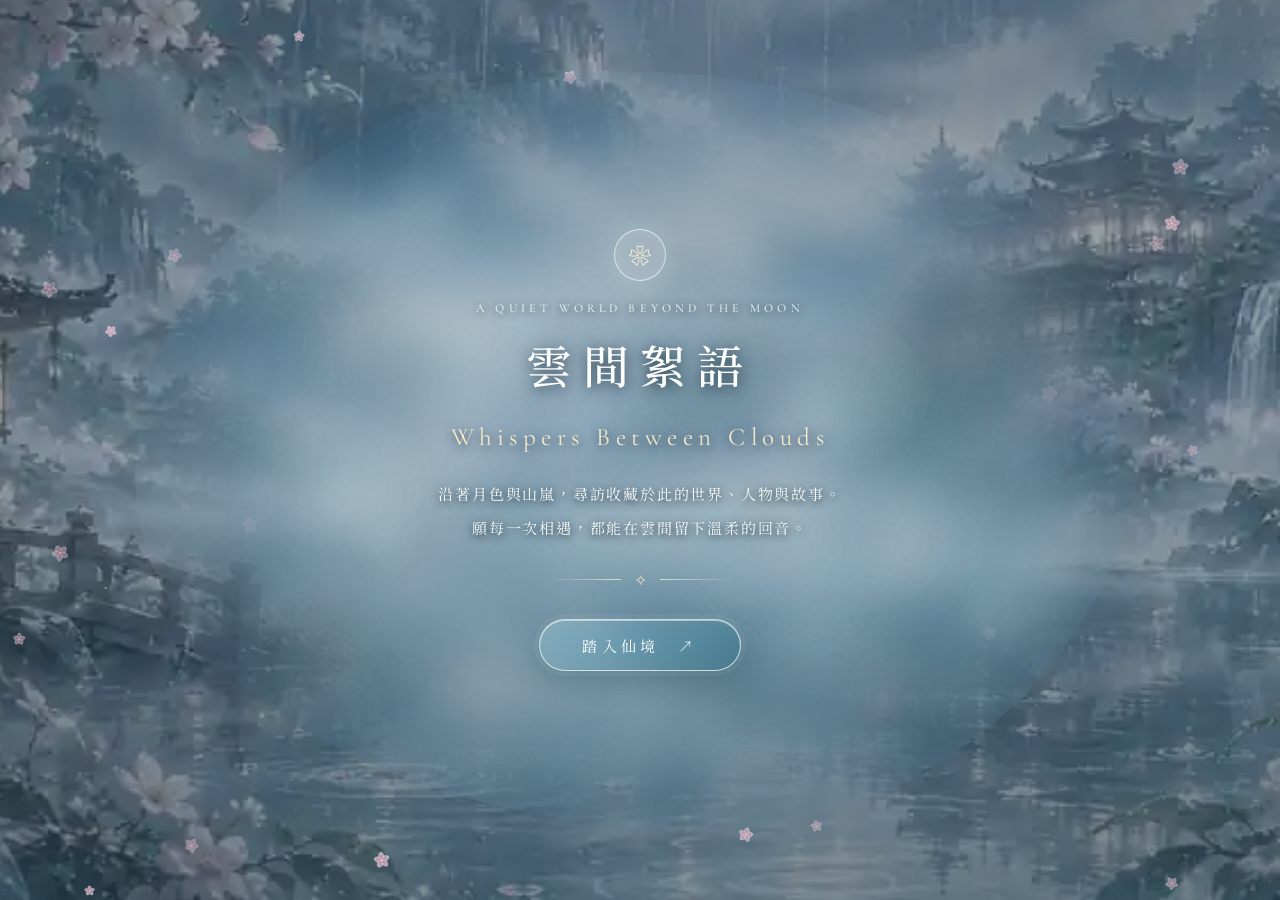
==== moonlit/index.html @ 656dff71 "Restore the working World orb while replacing the damaged image asset" ====
<!doctype html>
<html lang="zh-Hant">
<head>
<meta charset="UTF-8">
<meta name="viewport" content="width=device-width, initial-scale=1, viewport-fit=cover">
<meta name="theme-color" content="#173e50">
<title>雲間絮語｜月相地圖</title>
<link rel="preconnect" href="https://fonts.googleapis.com">
<link rel="preconnect" href="https://fonts.gstatic.com" crossorigin>
<link href="https://fonts.googleapis.com/css2?family=Cormorant+Garamond:wght@300;400;500;600&family=Noto+Serif+TC:wght@400;500;600&display=swap" rel="stylesheet">
<style>
:root{
  --paper:#f8ffff;--gold:#f0dfbd;--serif:'Noto Serif TC','Songti TC','PMingLiU',serif;
  --latin:'Cormorant Garamond',Georgia,serif;
}
*{box-sizing:border-box;-webkit-user-select:none;user-select:none;-webkit-user-drag:none}
html,body{width:100%;height:100%;margin:0}
body{font-family:var(--serif);color:var(--paper);overflow:hidden;background:#183e50}
button,a{font:inherit}
button:focus-visible,a:focus-visible{outline:2px solid #fff4d6;outline-offset:4px}
.scene{position:fixed;inset:0;z-index:0;overflow:hidden;background:#254c5a}
.scene-image{position:absolute;inset:0;width:100%;height:100%;object-fit:cover;object-position:center 54%;transform:scale(1.025);filter:saturate(.9) brightness(.82)}
.scene-shade{position:absolute;inset:0;background:linear-gradient(180deg,rgba(9,34,48,.26),rgba(10,45,57,.10) 45%,rgba(8,33,47,.36)),linear-gradient(90deg,rgba(8,35,47,.20),transparent 45%,rgba(8,35,47,.17))}
#petalFX,#waterFX{position:fixed;inset:0;width:100%;height:100%;pointer-events:none}
#petalFX{z-index:1}
#waterFX{z-index:2;opacity:.92;transition:opacity .9s ease}
body.in-site #waterFX{opacity:0}
.site-header{position:fixed;top:0;left:0;right:0;z-index:4;display:flex;align-items:center;padding:24px clamp(22px,5vw,62px);opacity:0;visibility:hidden;transform:translateY(-12px);transition:opacity .65s,transform .65s,visibility .65s;pointer-events:none}
.site-header.is-visible{opacity:1;visibility:visible;transform:translateY(0)}
.logo{display:flex;align-items:center;gap:12px;color:white;text-decoration:none;text-shadow:0 2px 12px rgba(4,25,37,.8);pointer-events:auto}
.logo-mark{width:43px;height:43px;display:grid;place-items:center;border:1px solid rgba(255,255,255,.62);border-radius:50%;font-size:20px;background:rgba(226,249,244,.10);-webkit-backdrop-filter:blur(12px);backdrop-filter:blur(12px)}
.logo b{display:block;font-size:23px;font-weight:500;letter-spacing:.16em}
.logo small{display:block;margin-top:2px;font:500 10px var(--latin);letter-spacing:.28em;color:#f1e6cd}
.welcome{position:fixed;inset:0;z-index:5;display:grid;place-items:center;padding:28px 22px;opacity:1;visibility:visible;transition:opacity .8s ease,visibility .8s}
.welcome.is-leaving{opacity:0;visibility:hidden;pointer-events:none}
.welcome.is-drawing,.welcome.is-drawing *{-webkit-user-select:none!important;user-select:none!important;-webkit-user-drag:none!important}
.welcome-card{position:relative;width:min(720px,92vw);padding:clamp(44px,7vw,76px) clamp(26px,6vw,72px);text-align:center;isolation:isolate}
.mist-surface{position:absolute;z-index:-1;inset:-82px -145px;border-radius:48% 52% 44% 56% / 54% 44% 56% 46%;
  background:radial-gradient(ellipse at 50% 48%,rgba(223,247,246,.21) 0%,rgba(203,235,235,.14) 43%,rgba(195,232,233,.08) 61%,transparent 79%);
  -webkit-backdrop-filter:blur(23px) saturate(142%);backdrop-filter:blur(23px) saturate(142%);
  -webkit-mask-image:radial-gradient(ellipse at center,#000 42%,rgba(0,0,0,.88) 56%,rgba(0,0,0,.34) 72%,transparent 84%);
  mask-image:radial-gradient(ellipse at center,#000 42%,rgba(0,0,0,.88) 56%,rgba(0,0,0,.34) 72%,transparent 84%);
  filter:drop-shadow(0 0 28px rgba(216,248,245,.12));pointer-events:none;overflow:visible}
.mist-surface:before,.mist-surface:after{content:"";position:absolute;inset:3% 4%;border-radius:inherit;pointer-events:none}
.mist-surface:before{background:radial-gradient(ellipse at 26% 35%,rgba(245,255,253,.18),transparent 34%),radial-gradient(ellipse at 76% 64%,rgba(203,237,237,.16),transparent 38%);filter:blur(20px)}
.mist-surface:after{inset:0;opacity:.075;mix-blend-mode:screen;background-image:url("data:image/svg+xml,%3Csvg viewBox='0 0 180 180' xmlns='http://www.w3.org/2000/svg'%3E%3Cfilter id='n'%3E%3CfeTurbulence type='fractalNoise' baseFrequency='.8' numOctaves='2' stitchTiles='stitch'/%3E%3C/filter%3E%3Crect width='100%25' height='100%25' filter='url(%23n)' opacity='.55'/%3E%3C/svg%3E")}
#mistFX{position:absolute;inset:0;width:100%;height:100%;pointer-events:none}
.welcome-content{position:relative;z-index:2}
.kicker{font:500 12px var(--latin);letter-spacing:.34em;color:#e4f3f0;text-shadow:0 1px 8px rgba(3,25,37,.88)}
.welcome-seal{width:52px;height:52px;margin:0 auto 20px;border:1px solid rgba(255,255,255,.62);border-radius:50%;display:grid;place-items:center;color:#fff4d6;font-size:22px;box-shadow:0 0 28px rgba(211,243,239,.20),inset 0 0 18px rgba(255,255,255,.12);background:rgba(238,255,251,.08);backdrop-filter:blur(10px)}
.welcome h1{margin:16px 0 10px;font-weight:500;letter-spacing:.24em;font-size:clamp(29px,5vw,46px);color:#fff;text-shadow:0 3px 15px rgba(3,24,37,.82)}
.welcome .latin-title{font:400 clamp(19px,3vw,25px) var(--latin);letter-spacing:.22em;color:#f4e8c9;text-shadow:0 2px 12px rgba(3,24,37,.8)}
.welcome-copy{margin:24px auto 0;max-width:490px;font-size:15px;line-height:2.25;letter-spacing:.12em;color:#f6fbfa;text-shadow:0 2px 9px rgba(2,26,39,.92)}
.welcome-rule{display:flex;align-items:center;justify-content:center;gap:13px;margin:24px 0 28px;color:#f1dfb8}
.welcome-rule:before,.welcome-rule:after{content:"";width:74px;height:1px;background:linear-gradient(90deg,transparent,rgba(247,238,209,.78))}
.welcome-rule:after{transform:rotate(180deg)}
.primary{position:relative;min-width:202px;min-height:52px;padding:12px 28px;border:1px solid rgba(232,250,247,.76);border-radius:999px;color:#fff;background:linear-gradient(135deg,rgba(219,247,241,.22),rgba(35,96,110,.34));-webkit-backdrop-filter:blur(14px) saturate(145%);backdrop-filter:blur(14px) saturate(145%);box-shadow:0 0 0 5px rgba(227,250,245,.06),0 10px 30px rgba(3,25,37,.2),inset 0 1px 0 rgba(255,255,255,.48);letter-spacing:.28em;font-size:15px;cursor:pointer;transition:transform .3s,box-shadow .3s,background .3s}
.primary:hover{transform:translateY(-3px);background:linear-gradient(135deg,rgba(236,255,250,.32),rgba(44,120,132,.44));box-shadow:0 0 0 8px rgba(227,250,245,.10),0 0 42px rgba(216,255,250,.28),0 12px 32px rgba(3,25,37,.22)}
.primary:active{transform:translateY(0) scale(.98)}
.home{position:fixed;inset:0;z-index:3;display:flex;flex-direction:column;align-items:center;justify-content:center;padding:110px 24px 68px;opacity:0;visibility:hidden;pointer-events:none;transform:scale(1.015);transition:opacity .85s,transform .85s,visibility .85s;overflow:auto}
.home.is-visible{opacity:1;visibility:visible;pointer-events:auto;transform:scale(1)}
.home-heading{text-align:center;margin:0 auto 22px;max-width:720px;text-shadow:0 2px 13px rgba(3,25,38,.9)}
.home-heading .eyebrow{font:500 12px var(--latin);letter-spacing:.34em;color:#f0e5ca}
.home-heading h2{margin:12px 0 8px;font-size:clamp(28px,4vw,42px);font-weight:500;letter-spacing:.22em;color:#fff}
.home-heading p{font-size:14px;letter-spacing:.14em;color:#f4fbf9}
.orbs{display:flex;gap:clamp(25px,6vw,82px);align-items:flex-start;justify-content:center;flex-wrap:wrap;width:min(920px,100%);margin:12px auto 0}
.orb{display:block;min-width:170px;padding:0 8px 12px;text-align:center;text-decoration:none;color:#fff;text-shadow:0 2px 12px rgba(3,26,39,.9);border-radius:24px;transition:transform .35s,filter .35s}
.orb-visual{position:relative;display:grid;place-items:center;width:clamp(154px,17vw,184px);aspect-ratio:1.09;margin:0 auto 12px;isolation:isolate;animation:orbFloat 7.2s ease-in-out infinite}
.orb:nth-child(2) .orb-visual{animation-delay:-2.4s}
.orb:nth-child(3) .orb-visual{animation-delay:-4.8s}
.bubble{position:relative;z-index:1;width:clamp(104px,11.6vw,128px);aspect-ratio:1;border-radius:50%;display:grid;place-items:center;color:#fff;
  background:radial-gradient(circle at 28% 19%,rgba(255,255,255,.48),rgba(248,255,254,.19) 28%,rgba(225,249,246,.11) 60%,rgba(211,239,235,.07) 100%);
  border:1px solid rgba(247,255,255,.62);-webkit-backdrop-filter:blur(5px) saturate(155%);backdrop-filter:blur(5px) saturate(155%);
  box-shadow:0 0 0 5px rgba(240,255,251,.075),0 0 28px rgba(218,252,249,.22),inset 0 2px 10px rgba(255,255,255,.34),inset 0 -14px 24px rgba(12,52,70,.10);
  transition:transform .45s,box-shadow .45s,background .45s}
.bubble:before{content:"";position:absolute;left:22%;top:14%;width:25%;height:9%;border-radius:50%;background:rgba(255,255,255,.7);filter:blur(5px);transform:rotate(-24deg)}
.bubble:after{content:"";position:absolute;inset:8%;border:1px solid rgba(248,255,255,.19);border-radius:50%;box-shadow:inset 0 0 16px rgba(247,255,255,.08)}
.orb-icon{width:48%;height:48%;position:relative;z-index:2;overflow:visible;filter:drop-shadow(0 1px 8px rgba(255,255,255,.26))}
.orb-icon path,.orb-icon circle{stroke:#fff;stroke-width:1.45;stroke-linecap:round;stroke-linejoin:round;fill:none}
.orb-icon text{fill:#fff;font:400 22px Georgia,serif}
.orb-flora{position:absolute;z-index:2;width:135%;height:135%;object-fit:contain;pointer-events:none;opacity:.92;filter:drop-shadow(0 3px 9px rgba(219,248,246,.2));animation:floraDrift 18s ease-in-out infinite}
.orb:nth-child(2) .orb-flora{animation-delay:-6s}
.orb:nth-child(3) .orb-flora{animation-delay:-12s}
.orb:hover{transform:translateY(-7px);filter:brightness(1.08)}
.orb:hover .bubble{transform:scale(1.055);background:radial-gradient(circle at 28% 19%,rgba(255,255,255,.56),rgba(250,255,254,.24) 28%,rgba(234,251,248,.14) 60%,rgba(218,243,239,.08) 100%);box-shadow:0 0 0 8px rgba(240,255,251,.12),0 0 44px rgba(218,252,249,.42),inset 0 2px 12px rgba(255,255,255,.43),inset 0 -14px 24px rgba(12,52,70,.08)}
.orb:hover .orb-flora{opacity:1;filter:drop-shadow(0 4px 13px rgba(226,252,248,.38))}
.orb b{display:block;font-size:19px;font-weight:500;letter-spacing:.22em;color:#fff}
.orb span.label-en{display:block;margin-top:5px;font:500 14px var(--latin);letter-spacing:.22em;color:#f1e8d3}
.orb:focus-visible{outline:2px solid #fff4d6;outline-offset:5px}
.enter-label{display:flex;align-items:center;gap:15px;margin:30px 0 0;font-size:13px;letter-spacing:.24em;color:#fff;text-shadow:0 2px 10px rgba(0,22,35,.9)}
.enter-label:before,.enter-label:after{content:"";width:50px;height:1px;background:rgba(244,255,250,.7)}
@keyframes orbFloat{0%,100%{transform:translateY(0)}50%{transform:translateY(-7px)}}
@keyframes floraDrift{0%,100%{transform:rotate(-1deg) scale(1)}50%{transform:rotate(1.5deg) scale(1.025)}}
@media(max-width:760px){
  .site-header{padding:16px 17px}
  .logo b{font-size:18px}.logo-mark{width:37px;height:37px}
  .home{justify-content:flex-start;padding:108px 18px 38px}
  .home-heading{margin-bottom:10px}.home-heading h2{font-size:29px}
  .orbs{gap:14px 10px;margin-top:16px}
  .orb{min-width:calc(33.33% - 10px);padding:0 2px 10px}
  .orb-visual{width:min(27vw,165px)}
  .bubble{width:min(20vw,112px)}
  .orb b{font-size:15px;letter-spacing:.12em}
  .orb span.label-en{font-size:12px}
  .orb-flora{width:137%;height:137%}
  .enter-label{margin-top:18px}
}
@media(max-width:420px){
  .home{padding-top:96px}
  .welcome-card{padding:36px 18px}
  .mist-surface{inset:-62px -64px}
  .welcome-copy{font-size:13px}
  .orbs{gap:14px 2px}
  .orb{min-width:31%}
  .orb-visual{width:30vw}
  .bubble{width:21vw}
  .orb b{font-size:14px}
  .orb-flora{width:145%;height:145%}
}
@media(prefers-reduced-motion:reduce){
  *,*:before,*:after{animation:none!important;scroll-behavior:auto!important;transition:none!important}
}
</style>
</head>
<body>
<div class="scene" aria-hidden="true">
  <img class="scene-image" src="assets/images/moonlit-landscape.webp?v=20261115-1" alt="">
  <div class="scene-shade"></div>
</div>
<canvas id="petalFX" aria-hidden="true"></canvas>
<canvas id="waterFX" aria-hidden="true"></canvas>

<header class="site-header" id="siteHeader">
  <a class="logo" href="index.html" aria-label="雲間絮語首頁">
    <span class="logo-mark">月</span><span><b>雲間絮語</b><small>MOONLIT ATLAS</small></span>
  </a>
</header>

<section class="welcome" id="welcome" aria-label="歡迎進入雲間絮語">
  <div class="welcome-card">
    <div class="mist-surface" id="mistSurface" aria-hidden="true"><canvas id="mistFX"></canvas></div>
    <div class="welcome-content">
      <div class="welcome-seal" aria-hidden="true">❀</div>
      <p class="kicker">A QUIET WORLD BEYOND THE MOON</p>
      <h1>雲間絮語</h1>
      <p class="latin-title">Whispers Between Clouds</p>
      <p class="welcome-copy">沿著月色與山嵐，尋訪收藏於此的世界、人物與故事。<br>願每一次相遇，都能在雲間留下溫柔的回音。</p>
      <div class="welcome-rule" aria-hidden="true">✧</div>
      <button class="primary" id="enterButton" type="button">踏入仙境　↗</button>
    </div>
  </div>
</section>

<main class="home" id="home" aria-label="網站主要入口">
  <div class="home-heading">
    <p class="eyebrow">A WORLD OF STORIES</p>
    <h2>雲間絮語</h2>
    <p>循著月色與山嵐，尋訪故事的所在</p>
  </div>
  <nav class="orbs" aria-label="主要入口">
    <a class="orb" href="works.html">
      <span class="orb-visual">
        <span class="bubble" aria-hidden="true">
          <svg class="orb-icon" viewBox="0 0 24 24" aria-hidden="true"><path d="M12 5.4C9.6 3.9 6.7 3.7 3.8 4.2v14c3-.5 5.8-.3 8.2 1.2M12 5.4c2.4-1.5 5.3-1.7 8.2-1.2v14c-3-.5-5.8-.3-8.2 1.2M12 5.4v14"/><path d="M6.7 7.5c1.2-.1 2.3.1 3.3.6M17.3 7.5c-1.2-.1-2.3.1-3.3.6"/></svg>
        </span>
        <img class="orb-flora" src="assets/images/blossom-orbit.webp" alt="">
      </span>
      <b>世界觀</b><span class="label-en">World</span>
    </a>
    <a class="orb" href="profile.html">
      <span class="orb-visual">
        <span class="bubble" aria-hidden="true">
          <svg class="orb-icon" viewBox="0 0 24 24" aria-hidden="true"><circle cx="12" cy="8" r="3.6"/><path d="M4.7 20c.6-4.1 3.2-6.2 7.3-6.2s6.7 2.1 7.3 6.2"/></svg>
        </span>
        <img class="orb-flora" src="assets/images/blossom-orbit.webp" alt="">
      </span>
      <b>個人檔案</b><span class="label-en">Profile</span>
    </a>
    <a class="orb" href="faq.html">
      <span class="orb-visual">
        <span class="bubble" aria-hidden="true">
          <svg class="orb-icon" viewBox="0 0 24 24" aria-hidden="true"><text x="12" y="18.3" text-anchor="middle">?</text></svg>
        </span>
        <img class="orb-flora" src="assets/images/blossom-orbit.webp" alt="">
      </span>
      <b>常見問題</b><span class="label-en">FAQ</span>
    </a>
  </nav>
  <p class="enter-label">選擇一扇門，開始你的旅程</p>
</main>

<script>
(() => {
  const welcome=document.getElementById('welcome');
  const home=document.getElementById('home');
  const header=document.getElementById('siteHeader');
  const enter=document.getElementById('enterButton');
  const reduced=window.matchMedia('(prefers-reduced-motion: reduce)').matches;
  let interactionActive=true;

  function enterSite(){
    if(!interactionActive)return;
    interactionActive=false;
    welcome.classList.add('is-leaving');
    home.classList.add('is-visible');
    header.classList.add('is-visible');
    document.body.classList.add('in-site');
    if(location.hash!=='#home')history.replaceState(null,'','#home');
  }
  enter.addEventListener('click',enterSite);
  if(location.hash==='#home'||location.hash==='#homeWorld'){
    welcome.classList.add('is-leaving');
    home.classList.add('is-visible');
    header.classList.add('is-visible');
    document.body.classList.add('in-site');
    interactionActive=false;
  }

  /* 櫻花：使用有花瓣凹口與圓弧邊的輪廓，不再繪製雨滴或雨絲 */
  const petalCanvas=document.getElementById('petalFX');
  const pctx=petalCanvas.getContext('2d',{alpha:true});
  let W=0,H=0,DPR=1,petals=[],lights=[];
  const rand=(a,b)=>a+Math.random()*(b-a);
  function makePetals(){
    petals=[];
    for(let i=0;i<27;i++)petals.push({
      x:rand(0,W),y:rand(0,H),r:rand(4.8,8.2),vy:rand(.18,.55),vx:rand(-.16,.16),
      sway:rand(.22,.82),phase:rand(0,6.28),angle:rand(0,6.28),spin:rand(-.012,.012),
      alpha:rand(.34,.72),tone:rand(0,1)
    });
    lights=[];
    for(let i=0;i<18;i++)lights.push({x:rand(0,W),y:rand(0,H),r:rand(.6,1.5),phase:rand(0,6.28),speed:rand(.0004,.001)});
  }
  function resizePetals(){
    W=window.innerWidth;H=window.innerHeight;DPR=Math.min(window.devicePixelRatio||1,1.5);
    petalCanvas.width=Math.round(W*DPR);petalCanvas.height=Math.round(H*DPR);
    petalCanvas.style.width=W+'px';petalCanvas.style.height=H+'px';
    pctx.setTransform(DPR,0,0,DPR,0,0);makePetals();
  }
  function drawPetal(p){
    pctx.save();pctx.translate(p.x,p.y);pctx.rotate(p.angle);pctx.globalAlpha=p.alpha;
    for(let n=0;n<5;n++){
      pctx.save();pctx.rotate(n*Math.PI*2/5);
      const fill=pctx.createLinearGradient(0,-p.r*1.08,0,0);
      fill.addColorStop(0,p.tone>.5?'rgba(255,244,247,.96)':'rgba(255,226,237,.96)');
      fill.addColorStop(.68,'rgba(249,190,211,.86)');
      fill.addColorStop(1,'rgba(226,151,185,.58)');
      pctx.fillStyle=fill;pctx.beginPath();pctx.moveTo(0,0);
      pctx.bezierCurveTo(-p.r*.46,-p.r*.18,-p.r*.56,-p.r*.82,0,-p.r*1.08);
      pctx.bezierCurveTo(p.r*.56,-p.r*.82,p.r*.46,-p.r*.18,0,0);
      pctx.fill();pctx.strokeStyle='rgba(255,248,249,.42)';pctx.lineWidth=.45;pctx.stroke();
      pctx.restore();
    }
    pctx.fillStyle='rgba(255,244,211,.92)';pctx.beginPath();pctx.arc(0,0,p.r*.14,0,Math.PI*2);pctx.fill();
    pctx.restore();
  }
  let petalFrame=0,lastPetalFrame=0;
  function animatePetals(t){
    if(reduced)return;
    if(t-lastPetalFrame<28){petalFrame=requestAnimationFrame(animatePetals);return}
    lastPetalFrame=t;pctx.clearRect(0,0,W,H);
    for(const p of petals){
      drawPetal(p);p.y+=p.vy;p.x+=p.vx+Math.sin(t*.00055+p.phase)*p.sway*.12;p.angle+=p.spin;
      if(p.y>H+24){p.y=-rand(18,100);p.x=rand(0,W)}
    }
    for(const l of lights){
      const a=.10+.22*(.5+.5*Math.sin(t*l.speed+l.phase));
      pctx.fillStyle='rgba(255,248,226,'+a+')';pctx.beginPath();pctx.arc(l.x,l.y,l.r,0,Math.PI*2);pctx.fill();
    }
    petalFrame=requestAnimationFrame(animatePetals);
  }
  resizePetals();window.addEventListener('resize',resizePetals,{passive:true});
  if(!reduced)petalFrame=requestAnimationFrame(animatePetals);

  /* 霧面玻璃：先鋪一層柔霧，拖曳時以細筆觸擦開 */
  const mistSurface=document.getElementById('mistSurface');
  const mistCanvas=document.getElementById('mistFX');
  const mctx=mistCanvas.getContext('2d');
  let mistW=0,mistH=0,mistDpr=1;
  function seedMist(){
    const rect=mistSurface.getBoundingClientRect();mistW=rect.width;mistH=rect.height;
    mistDpr=Math.min(window.devicePixelRatio||1,1.5);
    mistCanvas.width=Math.max(1,Math.round(mistW*mistDpr));mistCanvas.height=Math.max(1,Math.round(mistH*mistDpr));
    mistCanvas.style.width=mistW+'px';mistCanvas.style.height=mistH+'px';
    mctx.setTransform(mistDpr,0,0,mistDpr,0,0);mctx.clearRect(0,0,mistW,mistH);
    for(let i=0;i<34;i++){
      const x=rand(0,mistW),y=rand(0,mistH),r=rand(34,116);
      const g=mctx.createRadialGradient(x,y,0,x,y,r);
      g.addColorStop(0,'rgba(231,249,247,'+rand(.035,.10)+')');
      g.addColorStop(.46,'rgba(219,243,242,'+rand(.025,.065)+')');
      g.addColorStop(1,'rgba(219,243,242,0)');
      mctx.fillStyle=g;mctx.beginPath();mctx.arc(x,y,r,0,Math.PI*2);mctx.fill();
    }
  }
  function clearMistLine(a,b){
    const dx=b.x-a.x,dy=b.y-a.y,d=Math.hypot(dx,dy),steps=Math.max(1,Math.ceil(d/4.5));
    mctx.save();mctx.globalCompositeOperation='destination-out';
    for(let i=0;i<=steps;i++){
      const x=a.x+dx*i/steps,y=a.y+dy*i/steps,r=6.2;
      const g=mctx.createRadialGradient(x,y,0,x,y,r);
      g.addColorStop(0,'rgba(0,0,0,.82)');g.addColorStop(.68,'rgba(0,0,0,.55)');g.addColorStop(1,'rgba(0,0,0,0)');
      mctx.fillStyle=g;mctx.beginPath();mctx.arc(x,y,r,0,Math.PI*2);mctx.fill();
    }
    mctx.restore();
  }
  seedMist();window.addEventListener('resize',seedMist,{passive:true});

  /* 手指/滑鼠推動水面：雙高度場的波動方程 + 背景像素折射，只有筆畫造成擾動，不自動生成舊式圓波紋 */
  const waterCanvas=document.getElementById('waterFX');
  const wctx=waterCanvas.getContext('2d',{alpha:true});
  const sceneImage=document.querySelector('.scene-image');
  const sourceCanvas=document.createElement('canvas'),sourceCtx=sourceCanvas.getContext('2d',{willReadFrequently:true});
  const simCanvas=document.createElement('canvas'),simCtx=simCanvas.getContext('2d');
  let simW=0,simH=0,bgData=null,outImage=null,h1=null,h2=null,waterTime=0;
  const damp=.9855,refract=5.5;
  function setupWater(){
    const ww=window.innerWidth,hh=window.innerHeight;
    const dpr=Math.min(window.devicePixelRatio||1,1.5);
    waterCanvas.width=Math.round(ww*dpr);waterCanvas.height=Math.round(hh*dpr);
    waterCanvas.style.width=ww+'px';waterCanvas.style.height=hh+'px';
    wctx.setTransform(dpr,0,0,dpr,0,0);
    simW=Math.min(320,Math.max(150,Math.round(ww/4)));
    simH=Math.max(80,Math.round(simW*hh/ww));
    sourceCanvas.width=simW;sourceCanvas.height=simH;simCanvas.width=simW;simCanvas.height=simH;
    h1=new Float32Array(simW*simH);h2=new Float32Array(simW*simH);
    if(sceneImage.complete&&sceneImage.naturalWidth){
      const scale=Math.max(ww/sceneImage.naturalWidth,hh/sceneImage.naturalHeight)*1.025;
      const sw=ww/scale,sh=hh/scale,sx=(sceneImage.naturalWidth-sw)/2,sy=(sceneImage.naturalHeight-sh)*.54;
      sourceCtx.clearRect(0,0,simW,simH);sourceCtx.filter='saturate(.9) brightness(.82)';
      sourceCtx.drawImage(sceneImage,sx,sy,sw,sh,0,0,simW,simH);sourceCtx.filter='none';
      const shade=sourceCtx.createLinearGradient(0,0,0,simH);
      shade.addColorStop(0,'rgba(9,34,48,.26)');shade.addColorStop(.45,'rgba(10,45,57,.10)');shade.addColorStop(1,'rgba(8,33,47,.36)');
      sourceCtx.fillStyle=shade;sourceCtx.fillRect(0,0,simW,simH);
      bgData=sourceCtx.getImageData(0,0,simW,simH);outImage=simCtx.createImageData(simW,simH);
    }else{bgData=null;outImage=null}
  }
  function poke(cx,cy,strength,radius){
    if(!h1)return;cx|=0;cy|=0;const r2=radius*radius,reach=Math.ceil(radius);
    for(let y=-reach;y<=reach;y++)for(let x=-reach;x<=reach;x++){
      const px=cx+x,py=cy+y;if(px<1||py<1||px>=simW-1||py>=simH-1)continue;
      const f=(x*x+y*y)/r2;if(f>1)continue;
      h1[py*simW+px]+=strength*(.5+.5*Math.cos(Math.PI*Math.sqrt(f)));
    }
  }
  function waterPoint(e){return{x:e.clientX/window.innerWidth*simW,y:e.clientY/window.innerHeight*simH}}
  function stirWater(from,to){
    const dx=to.x-from.x,dy=to.y-from.y,d=Math.hypot(dx,dy);if(d<.65)return;
    const steps=Math.min(9,Math.ceil(d/1.25)),force=Math.min(.48,.13+d*.035);
    for(let i=1;i<=steps;i++)poke(from.x+dx*i/steps,from.y+dy*i/steps,force,1.55);
  }
  function stepWater(){
    waterTime+=.0333;
    for(let y=1;y<simH-1;y++){
      let i=y*simW+1;
      for(let x=1;x<simW-1;x++,i++){
        h2[i]=((h1[i-1]+h1[i+1]+h1[i-simW]+h1[i+simW])*.5-h2[i])*damp;
      }
    }
    const swap=h1;h1=h2;h2=swap;
  }
  function renderWater(){
    if(!bgData||!outImage)return;
    const src=bgData.data,dst=outImage.data;
    for(let y=0;y<simH;y++){
      const yu=y>0?y-1:y,yd=y<simH-1?y+1:y;
      for(let x=0;x<simW;x++){
        const i=y*simW+x,xl=x>0?i-1:i,xr=x<simW-1?i+1:i;
        const gx=h1[xl]-h1[xr],gy=h1[yu*simW+x]-h1[yd*simW+x],mag=Math.abs(gx)+Math.abs(gy),di=i*4;
        if(mag<.0035){dst[di+3]=0;continue}
        let sx=Math.max(0,Math.min(simW-1,Math.round(x+gx*refract)));
        let sy=Math.max(0,Math.min(simH-1,Math.round(y+gy*refract)));
        const si=(sy*simW+sx)*4,shine=Math.max(-24,Math.min(24,gy*26));
        dst[di]=Math.max(0,Math.min(255,src[si]+shine));
        dst[di+1]=Math.max(0,Math.min(255,src[si+1]+shine));
        dst[di+2]=Math.max(0,Math.min(255,src[si+2]+shine*1.18));
        dst[di+3]=Math.max(0,Math.min(150,Math.round(mag*520)));
      }
    }
    simCtx.putImageData(outImage,0,0);wctx.clearRect(0,0,window.innerWidth,window.innerHeight);
    wctx.imageSmoothingEnabled=true;wctx.drawImage(simCanvas,0,0,window.innerWidth,window.innerHeight);
  }
  let drawing=false,lastPoint=null;
  function localMistPoint(e){const r=mistSurface.getBoundingClientRect();return{x:e.clientX-r.left,y:e.clientY-r.top}}
  welcome.addEventListener('pointerdown',e=>{
    /* 文字與按鈕只負責閱讀/點擊；只有玻璃留白區才啟動擦霧和水面筆畫 */
    if(!interactionActive||reduced||e.button!==0||e.target.closest('.welcome-content'))return;
    e.preventDefault();
    drawing=true;lastPoint=waterPoint(e);
    poke(lastPoint.x,lastPoint.y,.9,1.8);
    const m=localMistPoint(e);clearMistLine(m,m);
    try{welcome.setPointerCapture(e.pointerId)}catch(_){}
    welcome.classList.add('is-drawing');
  });
  welcome.addEventListener('pointermove',e=>{
    if(!drawing||!interactionActive)return;
    const next=waterPoint(e);stirWater(lastPoint,next);lastPoint=next;
    const m=localMistPoint(e);clearMistLine(mistLast,m);
    mistLast=m;
  });
  let mistLast={x:0,y:0};
  welcome.addEventListener('pointerdown',e=>{if(drawing)mistLast=localMistPoint(e)});
  function stopDrawing(){drawing=false;lastPoint=null;welcome.classList.remove('is-drawing')}
  welcome.addEventListener('pointerup',stopDrawing);welcome.addEventListener('pointercancel',stopDrawing);welcome.addEventListener('lostpointercapture',stopDrawing);window.addEventListener('blur',stopDrawing);
  setupWater();sceneImage.addEventListener('load',setupWater,{once:true});window.addEventListener('resize',setupWater,{passive:true});
  if(!reduced){
    let last=0,acc=0;
    function waterLoop(t){
      if(!interactionActive)return;
      requestAnimationFrame(waterLoop);
      const dt=Math.min(.05,(t-last)/1000||.016);last=t;acc+=dt;
      let n=0;while(acc>=1/30&&n<2){stepWater();acc-=1/30;n++}
      renderWater();
    }
    requestAnimationFrame(waterLoop);
  }
})();
</script>
</body>
</html>
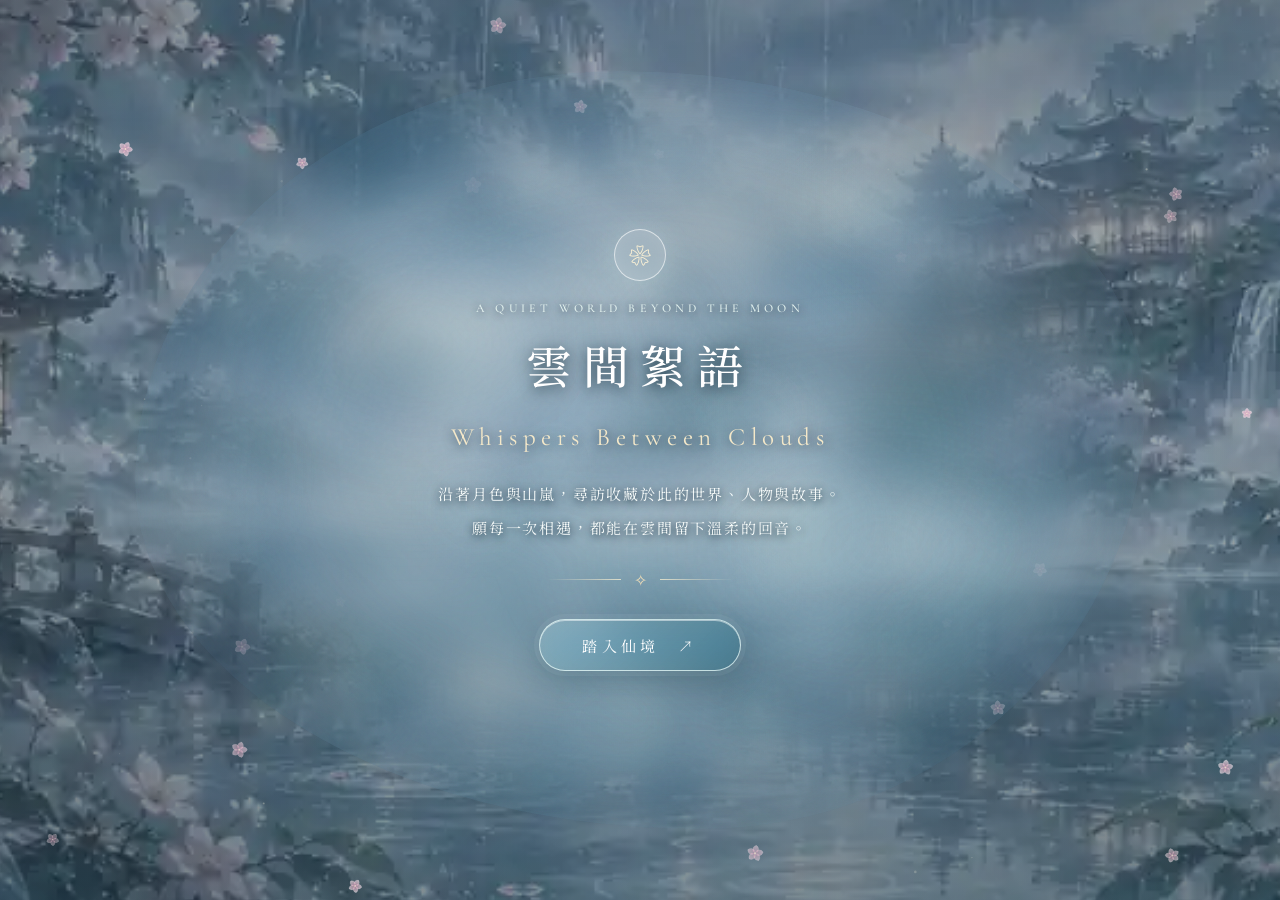
==== commit 551f498a: "Use three distinct entrance illustrations and refresh assets" ====
--- a/moonlit/index.html
+++ b/moonlit/index.html
@@ -75,10 +75,10 @@
   transition:transform .45s,box-shadow .45s,background .45s}
 .bubble:before{content:"";position:absolute;left:22%;top:14%;width:25%;height:9%;border-radius:50%;background:rgba(255,255,255,.7);filter:blur(5px);transform:rotate(-24deg)}
 .bubble:after{content:"";position:absolute;inset:8%;border:1px solid rgba(248,255,255,.19);border-radius:50%;box-shadow:inset 0 0 16px rgba(247,255,255,.08)}
-.orb-icon{width:48%;height:48%;position:relative;z-index:2;overflow:visible;filter:drop-shadow(0 1px 8px rgba(255,255,255,.26))}
+.orb-icon{display:none;width:48%;height:48%;position:relative;z-index:2;overflow:visible;filter:drop-shadow(0 1px 8px rgba(255,255,255,.26))}
 .orb-icon path,.orb-icon circle{stroke:#fff;stroke-width:1.45;stroke-linecap:round;stroke-linejoin:round;fill:none}
 .orb-icon text{fill:#fff;font:400 22px Georgia,serif}
-.orb-flora{position:absolute;z-index:2;width:135%;height:135%;object-fit:contain;pointer-events:none;opacity:.92;filter:drop-shadow(0 3px 9px rgba(219,248,246,.2));animation:floraDrift 18s ease-in-out infinite}
+.orb-flora{position:absolute;z-index:2;width:100%;height:100%;object-fit:contain;pointer-events:none;opacity:.92;filter:drop-shadow(0 3px 9px rgba(219,248,246,.2));animation:floraDrift 18s ease-in-out infinite}
 .orb:nth-child(2) .orb-flora{animation-delay:-6s}
 .orb:nth-child(3) .orb-flora{animation-delay:-12s}
 .orb:hover{transform:translateY(-7px);filter:brightness(1.08)}
@@ -102,7 +102,7 @@
   .bubble{width:min(20vw,112px)}
   .orb b{font-size:15px;letter-spacing:.12em}
   .orb span.label-en{font-size:12px}
-  .orb-flora{width:137%;height:137%}
+  .orb-flora{width:100%;height:100%}
   .enter-label{margin-top:18px}
 }
 @media(max-width:420px){
@@ -115,7 +115,7 @@
   .orb-visual{width:30vw}
   .bubble{width:21vw}
   .orb b{font-size:14px}
-  .orb-flora{width:145%;height:145%}
+  .orb-flora{width:100%;height:100%}
 }
 @media(prefers-reduced-motion:reduce){
   *,*:before,*:after{animation:none!important;scroll-behavior:auto!important;transition:none!important}
@@ -124,7 +124,7 @@
 </head>
 <body>
 <div class="scene" aria-hidden="true">
-  <img class="scene-image" src="assets/images/moonlit-landscape.webp?v=20261115-1" alt="">
+  <img class="scene-image" src="assets/images/moonlit-landscape.webp?v=20261124-1" alt="">
   <div class="scene-shade"></div>
 </div>
 <canvas id="petalFX" aria-hidden="true"></canvas>
@@ -163,7 +163,7 @@
         <span class="bubble" aria-hidden="true">
           <svg class="orb-icon" viewBox="0 0 24 24" aria-hidden="true"><path d="M12 5.4C9.6 3.9 6.7 3.7 3.8 4.2v14c3-.5 5.8-.3 8.2 1.2M12 5.4c2.4-1.5 5.3-1.7 8.2-1.2v14c-3-.5-5.8-.3-8.2 1.2M12 5.4v14"/><path d="M6.7 7.5c1.2-.1 2.3.1 3.3.6M17.3 7.5c-1.2-.1-2.3.1-3.3.6"/></svg>
         </span>
-        <img class="orb-flora" src="assets/images/blossom-orbit.webp" alt="">
+        <img class="orb-flora" src="assets/images/orb-world.svg?v=20261124-1" alt="">
       </span>
       <b>世界觀</b><span class="label-en">World</span>
     </a>
@@ -172,7 +172,7 @@
         <span class="bubble" aria-hidden="true">
           <svg class="orb-icon" viewBox="0 0 24 24" aria-hidden="true"><circle cx="12" cy="8" r="3.6"/><path d="M4.7 20c.6-4.1 3.2-6.2 7.3-6.2s6.7 2.1 7.3 6.2"/></svg>
         </span>
-        <img class="orb-flora" src="assets/images/blossom-orbit.webp" alt="">
+        <img class="orb-flora" src="assets/images/orb-profile.svg?v=20261124-1" alt="">
       </span>
       <b>個人檔案</b><span class="label-en">Profile</span>
     </a>
@@ -181,7 +181,7 @@
         <span class="bubble" aria-hidden="true">
           <svg class="orb-icon" viewBox="0 0 24 24" aria-hidden="true"><text x="12" y="18.3" text-anchor="middle">?</text></svg>
         </span>
-        <img class="orb-flora" src="assets/images/blossom-orbit.webp" alt="">
+        <img class="orb-flora" src="assets/images/orb-faq.svg?v=20261124-1" alt="">
       </span>
       <b>常見問題</b><span class="label-en">FAQ</span>
     </a>
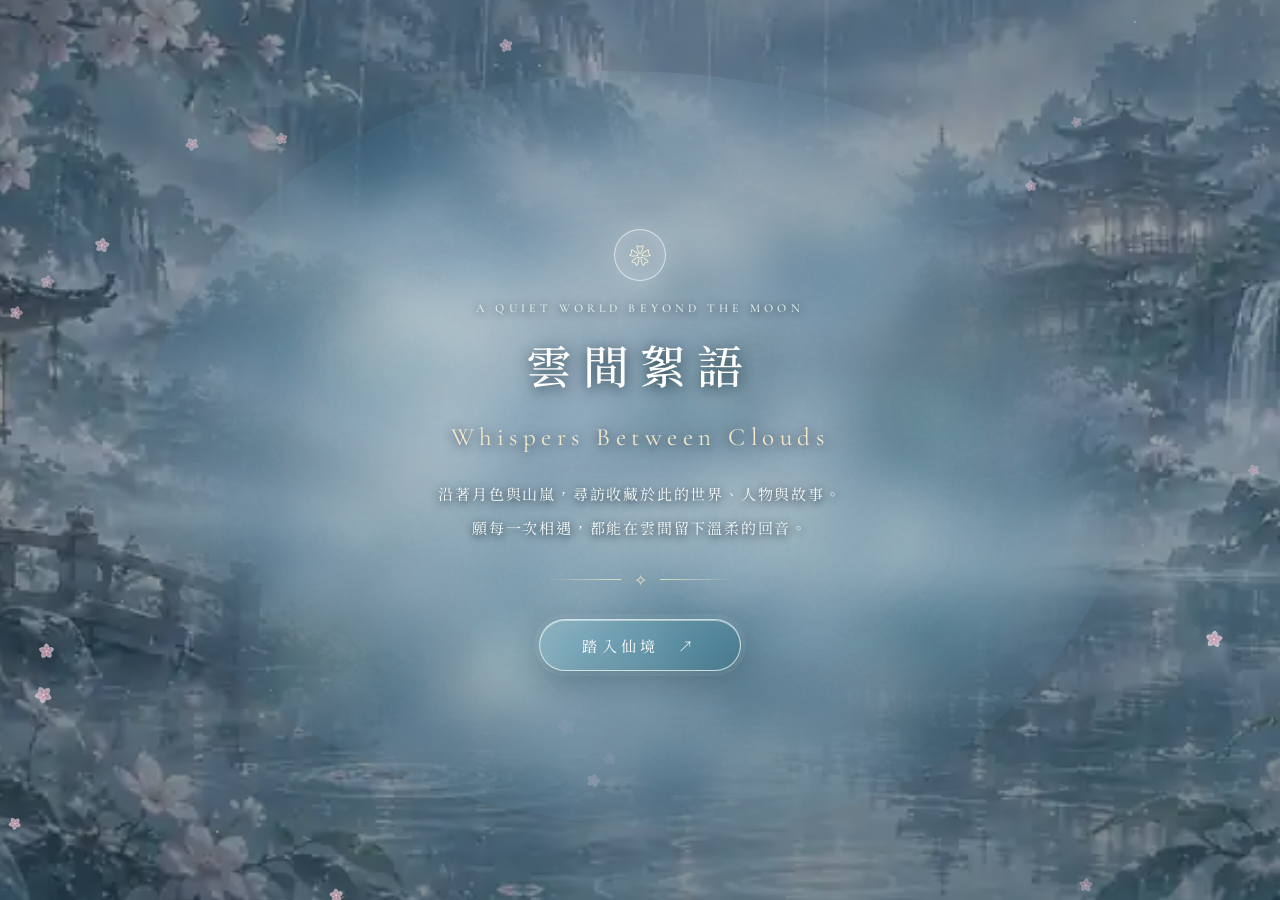
==== commit 381e9fff: "Replace only world entrance with supplied artwork and hover motion" ====
--- a/moonlit/index.html
+++ b/moonlit/index.html
@@ -78,12 +78,12 @@
 .orb-icon{display:none;width:48%;height:48%;position:relative;z-index:2;overflow:visible;filter:drop-shadow(0 1px 8px rgba(255,255,255,.26))}
 .orb-icon path,.orb-icon circle{stroke:#fff;stroke-width:1.45;stroke-linecap:round;stroke-linejoin:round;fill:none}
 .orb-icon text{fill:#fff;font:400 22px Georgia,serif}
-.orb-flora{position:absolute;z-index:2;width:100%;height:100%;object-fit:contain;pointer-events:none;opacity:.92;filter:drop-shadow(0 3px 9px rgba(219,248,246,.2));animation:floraDrift 18s ease-in-out infinite}
+.orb-flora{position:absolute;z-index:2;width:135%;height:135%;object-fit:contain;pointer-events:none;opacity:.92;filter:drop-shadow(0 3px 9px rgba(219,248,246,.2));animation:none;transition:filter .35s,opacity .35s}
 .orb:nth-child(2) .orb-flora{animation-delay:-6s}
 .orb:nth-child(3) .orb-flora{animation-delay:-12s}
 .orb:hover{transform:translateY(-7px);filter:brightness(1.08)}
 .orb:hover .bubble{transform:scale(1.055);background:radial-gradient(circle at 28% 19%,rgba(255,255,255,.56),rgba(250,255,254,.24) 28%,rgba(234,251,248,.14) 60%,rgba(218,243,239,.08) 100%);box-shadow:0 0 0 8px rgba(240,255,251,.12),0 0 44px rgba(218,252,249,.42),inset 0 2px 12px rgba(255,255,255,.43),inset 0 -14px 24px rgba(12,52,70,.08)}
-.orb:hover .orb-flora{opacity:1;filter:drop-shadow(0 4px 13px rgba(226,252,248,.38))}
+.orb:hover .orb-flora{opacity:1;filter:drop-shadow(0 4px 13px rgba(226,252,248,.38));animation:floraDrift 1.8s ease-in-out infinite}
 .orb b{display:block;font-size:19px;font-weight:500;letter-spacing:.22em;color:#fff}
 .orb span.label-en{display:block;margin-top:5px;font:500 14px var(--latin);letter-spacing:.22em;color:#f1e8d3}
 .orb:focus-visible{outline:2px solid #fff4d6;outline-offset:5px}
@@ -102,7 +102,7 @@
   .bubble{width:min(20vw,112px)}
   .orb b{font-size:15px;letter-spacing:.12em}
   .orb span.label-en{font-size:12px}
-  .orb-flora{width:100%;height:100%}
+  .orb-flora{width:137%;height:137%}
   .enter-label{margin-top:18px}
 }
 @media(max-width:420px){
@@ -115,7 +115,7 @@
   .orb-visual{width:30vw}
   .bubble{width:21vw}
   .orb b{font-size:14px}
-  .orb-flora{width:100%;height:100%}
+  .orb-flora{width:145%;height:145%}
 }
 @media(prefers-reduced-motion:reduce){
   *,*:before,*:after{animation:none!important;scroll-behavior:auto!important;transition:none!important}
@@ -163,7 +163,7 @@
         <span class="bubble" aria-hidden="true">
           <svg class="orb-icon" viewBox="0 0 24 24" aria-hidden="true"><path d="M12 5.4C9.6 3.9 6.7 3.7 3.8 4.2v14c3-.5 5.8-.3 8.2 1.2M12 5.4c2.4-1.5 5.3-1.7 8.2-1.2v14c-3-.5-5.8-.3-8.2 1.2M12 5.4v14"/><path d="M6.7 7.5c1.2-.1 2.3.1 3.3.6M17.3 7.5c-1.2-.1-2.3.1-3.3.6"/></svg>
         </span>
-        <img class="orb-flora" src="assets/images/orb-world.svg?v=20261124-1" alt="">
+        <img class="orb-flora" src="assets/images/world-book-bubble.svg?v=20261124-2" alt="">
       </span>
       <b>世界觀</b><span class="label-en">World</span>
     </a>
@@ -172,7 +172,7 @@
         <span class="bubble" aria-hidden="true">
           <svg class="orb-icon" viewBox="0 0 24 24" aria-hidden="true"><circle cx="12" cy="8" r="3.6"/><path d="M4.7 20c.6-4.1 3.2-6.2 7.3-6.2s6.7 2.1 7.3 6.2"/></svg>
         </span>
-        <img class="orb-flora" src="assets/images/orb-profile.svg?v=20261124-1" alt="">
+        <img class="orb-flora" src="assets/images/blossom-orbit.webp" alt="">
       </span>
       <b>個人檔案</b><span class="label-en">Profile</span>
     </a>
@@ -181,7 +181,7 @@
         <span class="bubble" aria-hidden="true">
           <svg class="orb-icon" viewBox="0 0 24 24" aria-hidden="true"><text x="12" y="18.3" text-anchor="middle">?</text></svg>
         </span>
-        <img class="orb-flora" src="assets/images/orb-faq.svg?v=20261124-1" alt="">
+        <img class="orb-flora" src="assets/images/blossom-orbit.webp" alt="">
       </span>
       <b>常見問題</b><span class="label-en">FAQ</span>
     </a>
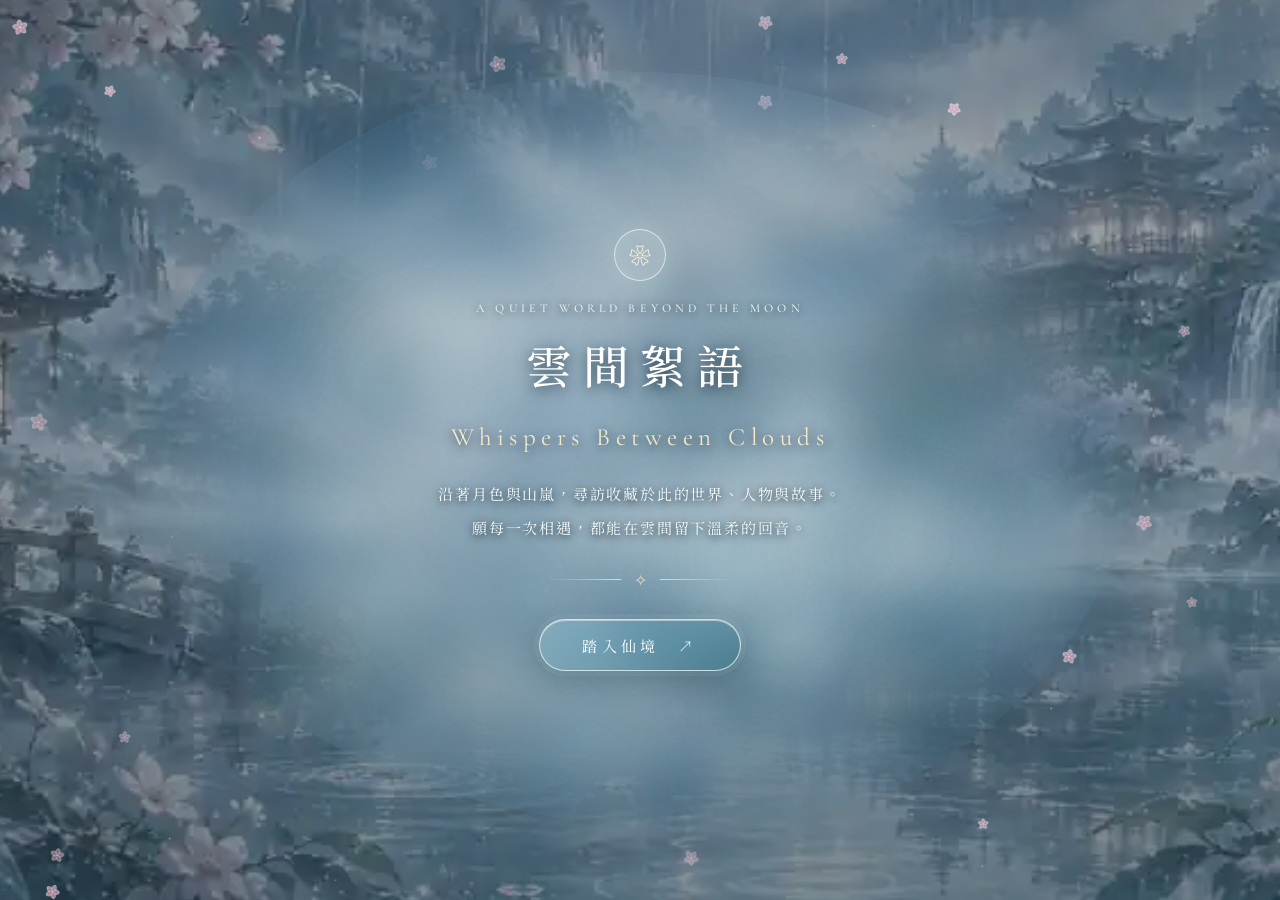
==== commit cda6c7af: "Scope hover-only motion to world button" ====
--- a/moonlit/index.html
+++ b/moonlit/index.html
@@ -78,12 +78,14 @@
 .orb-icon{display:none;width:48%;height:48%;position:relative;z-index:2;overflow:visible;filter:drop-shadow(0 1px 8px rgba(255,255,255,.26))}
 .orb-icon path,.orb-icon circle{stroke:#fff;stroke-width:1.45;stroke-linecap:round;stroke-linejoin:round;fill:none}
 .orb-icon text{fill:#fff;font:400 22px Georgia,serif}
-.orb-flora{position:absolute;z-index:2;width:135%;height:135%;object-fit:contain;pointer-events:none;opacity:.92;filter:drop-shadow(0 3px 9px rgba(219,248,246,.2));animation:none;transition:filter .35s,opacity .35s}
+.orb-flora{position:absolute;z-index:2;width:135%;height:135%;object-fit:contain;pointer-events:none;opacity:.92;filter:drop-shadow(0 3px 9px rgba(219,248,246,.2));animation:floraDrift 18s ease-in-out infinite;transition:filter .35s,opacity .35s}
 .orb:nth-child(2) .orb-flora{animation-delay:-6s}
 .orb:nth-child(3) .orb-flora{animation-delay:-12s}
+ .orb:first-child .orb-flora{animation:none}
 .orb:hover{transform:translateY(-7px);filter:brightness(1.08)}
 .orb:hover .bubble{transform:scale(1.055);background:radial-gradient(circle at 28% 19%,rgba(255,255,255,.56),rgba(250,255,254,.24) 28%,rgba(234,251,248,.14) 60%,rgba(218,243,239,.08) 100%);box-shadow:0 0 0 8px rgba(240,255,251,.12),0 0 44px rgba(218,252,249,.42),inset 0 2px 12px rgba(255,255,255,.43),inset 0 -14px 24px rgba(12,52,70,.08)}
-.orb:hover .orb-flora{opacity:1;filter:drop-shadow(0 4px 13px rgba(226,252,248,.38));animation:floraDrift 1.8s ease-in-out infinite}
+.orb:hover .orb-flora{opacity:1;filter:drop-shadow(0 4px 13px rgba(226,252,248,.38))}
+ .orb:first-child:hover .orb-flora{animation:floraDrift 1.8s ease-in-out infinite}
 .orb b{display:block;font-size:19px;font-weight:500;letter-spacing:.22em;color:#fff}
 .orb span.label-en{display:block;margin-top:5px;font:500 14px var(--latin);letter-spacing:.22em;color:#f1e8d3}
 .orb:focus-visible{outline:2px solid #fff4d6;outline-offset:5px}
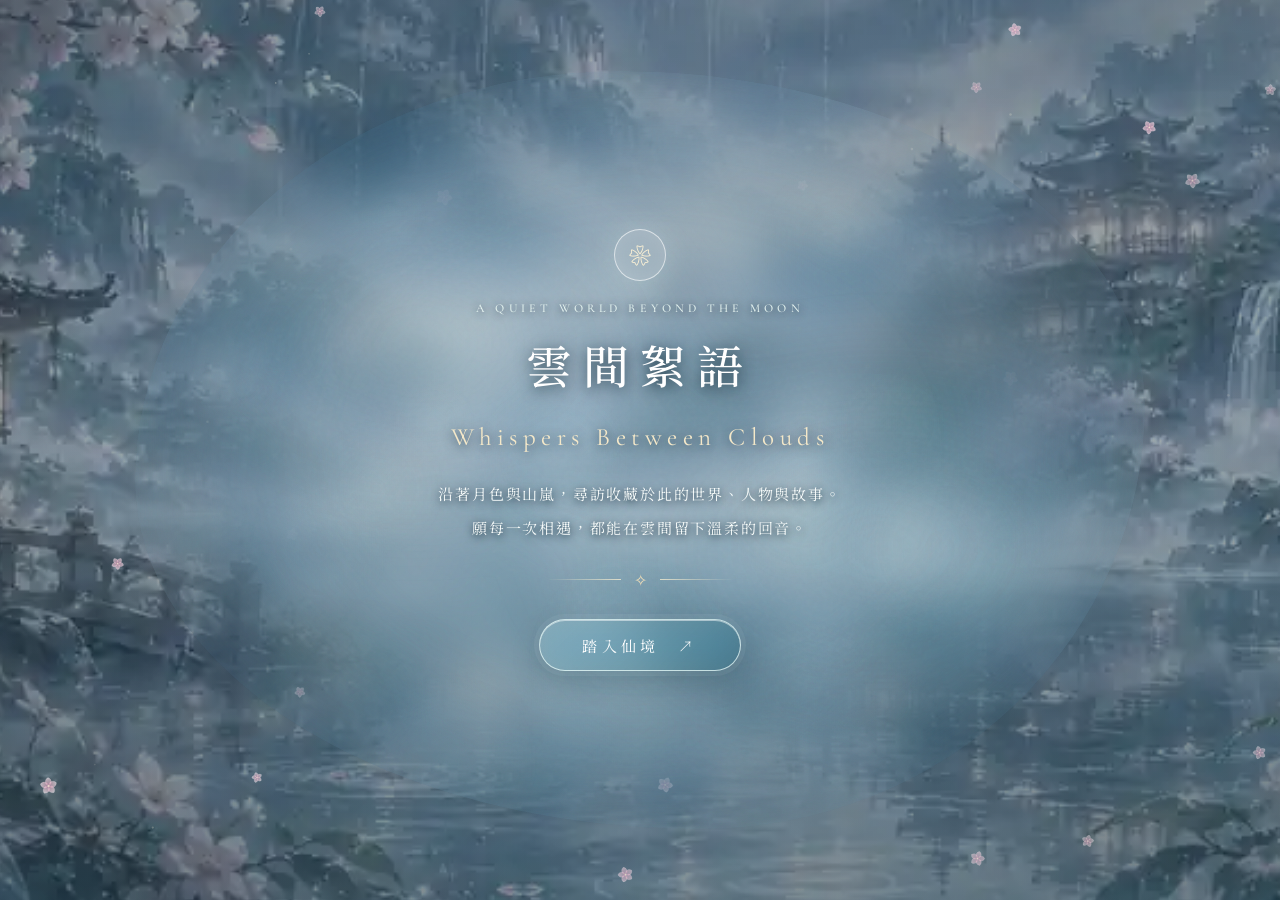
==== commit 04f2590a: "Keep world button still until hover" ====
--- a/moonlit/index.html
+++ b/moonlit/index.html
@@ -68,6 +68,7 @@
 .orb-visual{position:relative;display:grid;place-items:center;width:clamp(154px,17vw,184px);aspect-ratio:1.09;margin:0 auto 12px;isolation:isolate;animation:orbFloat 7.2s ease-in-out infinite}
 .orb:nth-child(2) .orb-visual{animation-delay:-2.4s}
 .orb:nth-child(3) .orb-visual{animation-delay:-4.8s}
+ .orb:first-child .orb-visual{animation:none}
 .bubble{position:relative;z-index:1;width:clamp(104px,11.6vw,128px);aspect-ratio:1;border-radius:50%;display:grid;place-items:center;color:#fff;
   background:radial-gradient(circle at 28% 19%,rgba(255,255,255,.48),rgba(248,255,254,.19) 28%,rgba(225,249,246,.11) 60%,rgba(211,239,235,.07) 100%);
   border:1px solid rgba(247,255,255,.62);-webkit-backdrop-filter:blur(5px) saturate(155%);backdrop-filter:blur(5px) saturate(155%);
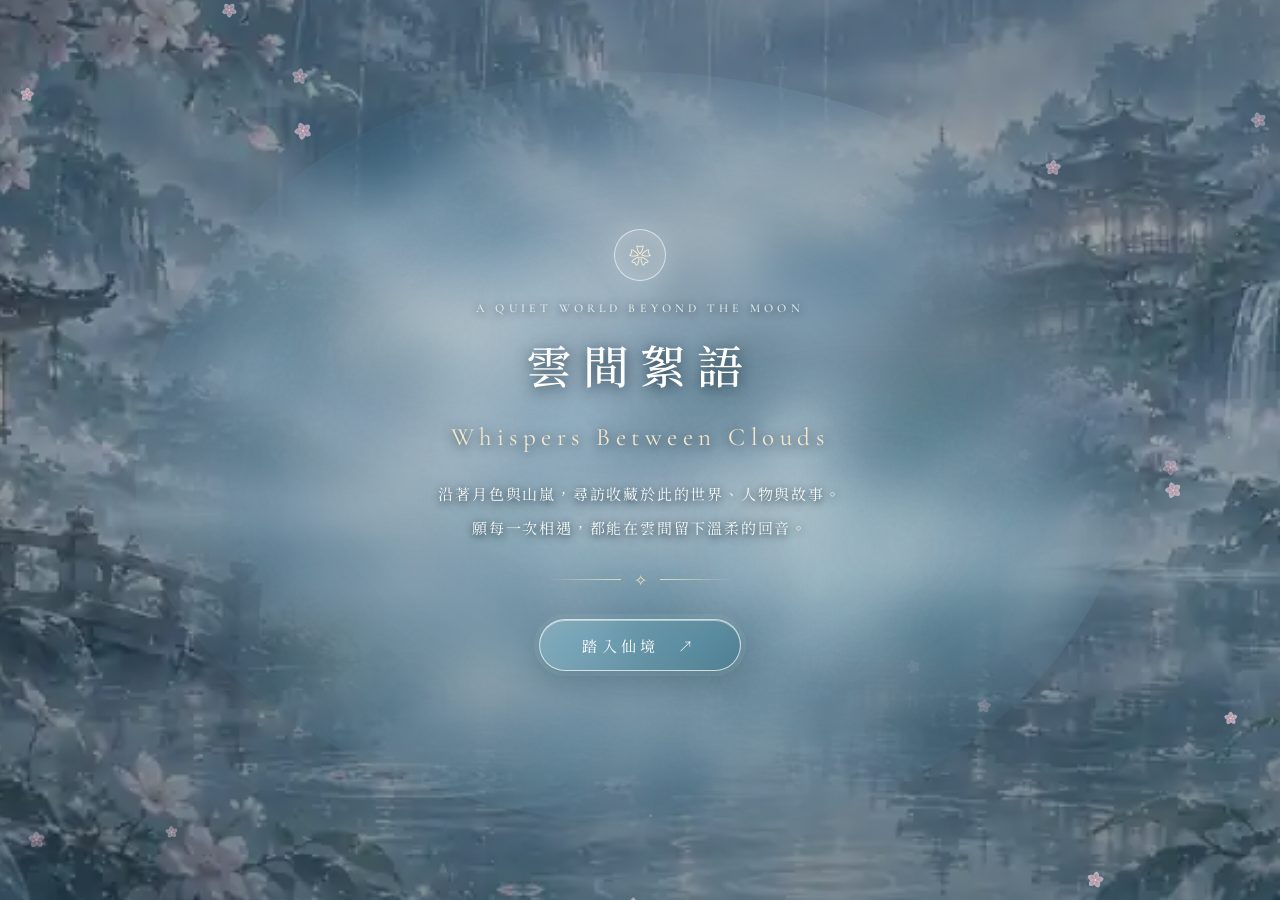
==== commit ddb18046: "Fix broken world button artwork asset reference" ====
--- a/moonlit/index.html
+++ b/moonlit/index.html
@@ -166,7 +166,7 @@
         <span class="bubble" aria-hidden="true">
           <svg class="orb-icon" viewBox="0 0 24 24" aria-hidden="true"><path d="M12 5.4C9.6 3.9 6.7 3.7 3.8 4.2v14c3-.5 5.8-.3 8.2 1.2M12 5.4c2.4-1.5 5.3-1.7 8.2-1.2v14c-3-.5-5.8-.3-8.2 1.2M12 5.4v14"/><path d="M6.7 7.5c1.2-.1 2.3.1 3.3.6M17.3 7.5c-1.2-.1-2.3.1-3.3.6"/></svg>
         </span>
-        <img class="orb-flora" src="assets/images/world-book-bubble.svg?v=20261124-2" alt="">
+        <img class="orb-flora" src="assets/images/orb-world-book.webp?v=20261124-3" alt="">
       </span>
       <b>世界觀</b><span class="label-en">World</span>
     </a>
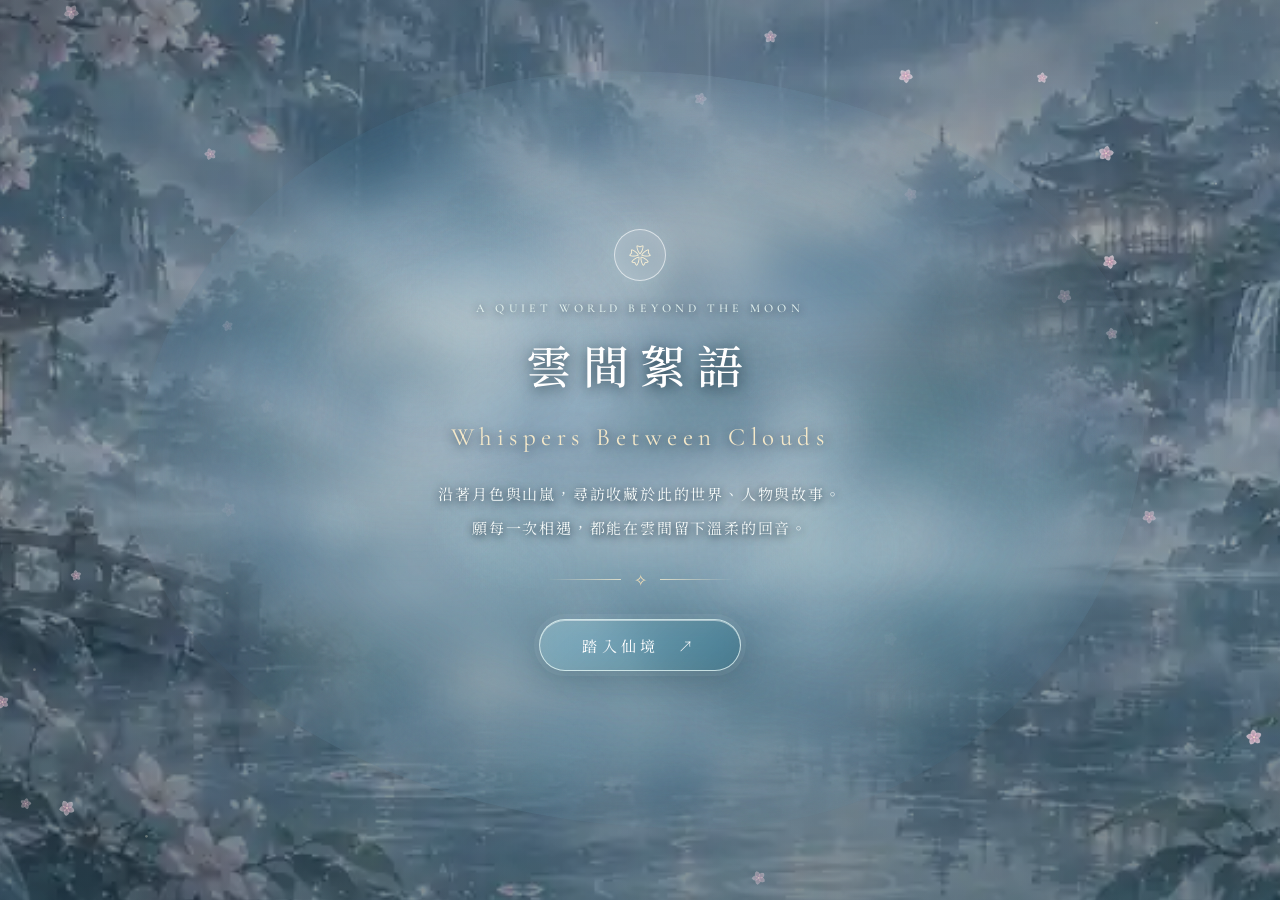
==== commit d4ebdb2a: "Restore world button artwork and hover-only animation" ====
--- a/moonlit/index.html
+++ b/moonlit/index.html
@@ -82,11 +82,11 @@
 .orb-flora{position:absolute;z-index:2;width:135%;height:135%;object-fit:contain;pointer-events:none;opacity:.92;filter:drop-shadow(0 3px 9px rgba(219,248,246,.2));animation:floraDrift 18s ease-in-out infinite;transition:filter .35s,opacity .35s}
 .orb:nth-child(2) .orb-flora{animation-delay:-6s}
 .orb:nth-child(3) .orb-flora{animation-delay:-12s}
- .orb:first-child .orb-flora{animation:none}
+ .orb:first-child .orb-flora{display:block;background-image:url('assets/images/world-book-sprite.webp?v=20261124-4');background-size:900% 100%;background-repeat:no-repeat;background-position:0 0;animation:none}
 .orb:hover{transform:translateY(-7px);filter:brightness(1.08)}
 .orb:hover .bubble{transform:scale(1.055);background:radial-gradient(circle at 28% 19%,rgba(255,255,255,.56),rgba(250,255,254,.24) 28%,rgba(234,251,248,.14) 60%,rgba(218,243,239,.08) 100%);box-shadow:0 0 0 8px rgba(240,255,251,.12),0 0 44px rgba(218,252,249,.42),inset 0 2px 12px rgba(255,255,255,.43),inset 0 -14px 24px rgba(12,52,70,.08)}
 .orb:hover .orb-flora{opacity:1;filter:drop-shadow(0 4px 13px rgba(226,252,248,.38))}
- .orb:first-child:hover .orb-flora{animation:floraDrift 1.8s ease-in-out infinite}
+ .orb:first-child:hover .orb-flora{animation:worldBookFrames 1.8s steps(8,end) infinite}
 .orb b{display:block;font-size:19px;font-weight:500;letter-spacing:.22em;color:#fff}
 .orb span.label-en{display:block;margin-top:5px;font:500 14px var(--latin);letter-spacing:.22em;color:#f1e8d3}
 .orb:focus-visible{outline:2px solid #fff4d6;outline-offset:5px}
@@ -94,6 +94,7 @@
 .enter-label:before,.enter-label:after{content:"";width:50px;height:1px;background:rgba(244,255,250,.7)}
 @keyframes orbFloat{0%,100%{transform:translateY(0)}50%{transform:translateY(-7px)}}
 @keyframes floraDrift{0%,100%{transform:rotate(-1deg) scale(1)}50%{transform:rotate(1.5deg) scale(1.025)}}
+@keyframes worldBookFrames{from{background-position:0 0}to{background-position:100% 0}}
 @media(max-width:760px){
   .site-header{padding:16px 17px}
   .logo b{font-size:18px}.logo-mark{width:37px;height:37px}
@@ -166,7 +167,7 @@
         <span class="bubble" aria-hidden="true">
           <svg class="orb-icon" viewBox="0 0 24 24" aria-hidden="true"><path d="M12 5.4C9.6 3.9 6.7 3.7 3.8 4.2v14c3-.5 5.8-.3 8.2 1.2M12 5.4c2.4-1.5 5.3-1.7 8.2-1.2v14c-3-.5-5.8-.3-8.2 1.2M12 5.4v14"/><path d="M6.7 7.5c1.2-.1 2.3.1 3.3.6M17.3 7.5c-1.2-.1-2.3.1-3.3.6"/></svg>
         </span>
-        <img class="orb-flora" src="assets/images/orb-world-book.webp?v=20261124-3" alt="">
+        <span class="orb-flora" aria-hidden="true"></span>
       </span>
       <b>世界觀</b><span class="label-en">World</span>
     </a>
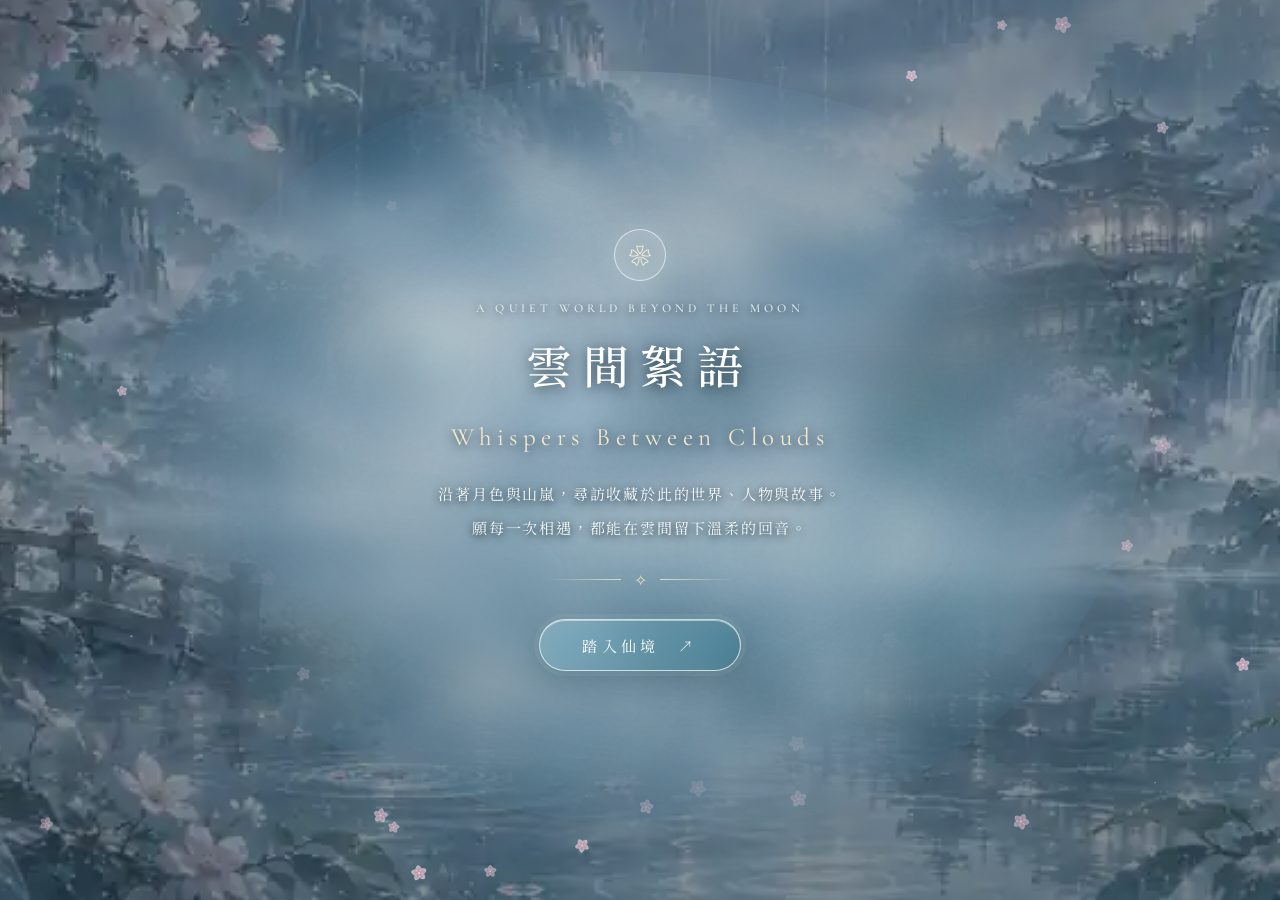
==== commit 87ac5be3: "Fix world button hover animation to stay in place" ====
--- a/moonlit/index.html
+++ b/moonlit/index.html
@@ -82,11 +82,11 @@
 .orb-flora{position:absolute;z-index:2;width:135%;height:135%;object-fit:contain;pointer-events:none;opacity:.92;filter:drop-shadow(0 3px 9px rgba(219,248,246,.2));animation:floraDrift 18s ease-in-out infinite;transition:filter .35s,opacity .35s}
 .orb:nth-child(2) .orb-flora{animation-delay:-6s}
 .orb:nth-child(3) .orb-flora{animation-delay:-12s}
- .orb:first-child .orb-flora{display:block;background-image:url('assets/images/world-book-sprite.webp?v=20261124-4');background-size:900% 100%;background-repeat:no-repeat;background-position:0 0;animation:none}
+.orb:first-child .orb-flora{display:block;object-fit:contain;transform-origin:50% 50%;animation:none;filter:drop-shadow(0 3px 9px rgba(219,248,246,.2))}
 .orb:hover{transform:translateY(-7px);filter:brightness(1.08)}
 .orb:hover .bubble{transform:scale(1.055);background:radial-gradient(circle at 28% 19%,rgba(255,255,255,.56),rgba(250,255,254,.24) 28%,rgba(234,251,248,.14) 60%,rgba(218,243,239,.08) 100%);box-shadow:0 0 0 8px rgba(240,255,251,.12),0 0 44px rgba(218,252,249,.42),inset 0 2px 12px rgba(255,255,255,.43),inset 0 -14px 24px rgba(12,52,70,.08)}
 .orb:hover .orb-flora{opacity:1;filter:drop-shadow(0 4px 13px rgba(226,252,248,.38))}
- .orb:first-child:hover .orb-flora{animation:worldBookFrames 1.8s steps(8,end) infinite}
+.orb:first-child:hover .orb-flora{animation:worldBookHover 2.2s ease-in-out infinite;filter:drop-shadow(0 4px 15px rgba(226,252,248,.52))}
 .orb b{display:block;font-size:19px;font-weight:500;letter-spacing:.22em;color:#fff}
 .orb span.label-en{display:block;margin-top:5px;font:500 14px var(--latin);letter-spacing:.22em;color:#f1e8d3}
 .orb:focus-visible{outline:2px solid #fff4d6;outline-offset:5px}
@@ -94,7 +94,7 @@
 .enter-label:before,.enter-label:after{content:"";width:50px;height:1px;background:rgba(244,255,250,.7)}
 @keyframes orbFloat{0%,100%{transform:translateY(0)}50%{transform:translateY(-7px)}}
 @keyframes floraDrift{0%,100%{transform:rotate(-1deg) scale(1)}50%{transform:rotate(1.5deg) scale(1.025)}}
-@keyframes worldBookFrames{from{background-position:0 0}to{background-position:100% 0}}
+@keyframes worldBookHover{0%,100%{transform:scale(1) rotate(0deg)}50%{transform:scale(1.045) rotate(1deg)}}
 @media(max-width:760px){
   .site-header{padding:16px 17px}
   .logo b{font-size:18px}.logo-mark{width:37px;height:37px}
@@ -167,7 +167,7 @@
         <span class="bubble" aria-hidden="true">
           <svg class="orb-icon" viewBox="0 0 24 24" aria-hidden="true"><path d="M12 5.4C9.6 3.9 6.7 3.7 3.8 4.2v14c3-.5 5.8-.3 8.2 1.2M12 5.4c2.4-1.5 5.3-1.7 8.2-1.2v14c-3-.5-5.8-.3-8.2 1.2M12 5.4v14"/><path d="M6.7 7.5c1.2-.1 2.3.1 3.3.6M17.3 7.5c-1.2-.1-2.3.1-3.3.6"/></svg>
         </span>
-        <span class="orb-flora" aria-hidden="true"></span>
+        <img class="orb-flora" src="assets/images/world-book-sprite.webp?v=20261124-5" alt="" aria-hidden="true">
       </span>
       <b>世界觀</b><span class="label-en">World</span>
     </a>
